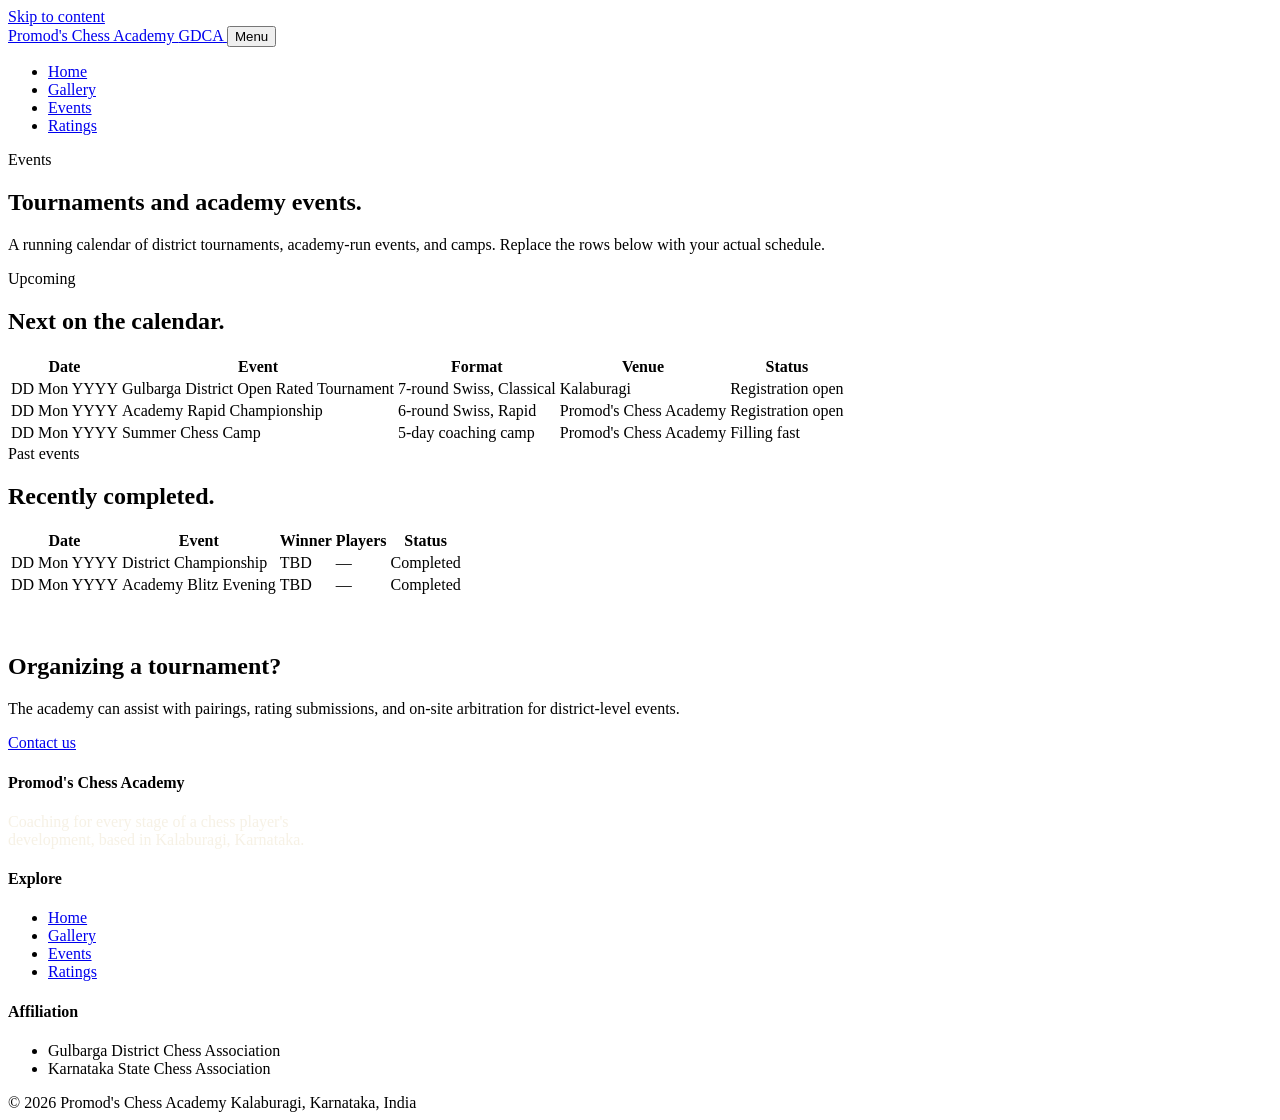
==== events.html @ 768cecdb "Add files via upload" ====
<!DOCTYPE html>
<html lang="en">
<head>
<meta charset="UTF-8">
<meta name="viewport" content="width=device-width, initial-scale=1.0">
<title>Events — Promod's Chess Academy</title>
<meta name="description" content="Upcoming and past tournaments run by Promod's Chess Academy and the Gulbarga District Chess Association.">
<link rel="preconnect" href="https://fonts.googleapis.com">
<link rel="preconnect" href="https://fonts.gstatic.com" crossorigin>
<link href="https://fonts.googleapis.com/css2?family=Fraunces:opsz,wght@9..144,500;9..144,600;9..144,700&family=Work+Sans:wght@400;500;600&family=IBM+Plex+Mono:wght@400;500&display=swap" rel="stylesheet">
<link rel="stylesheet" href="css/style.css">
</head>
<body>
<a class="skip-link" href="#main">Skip to content</a>

<header class="site-header">
  <div class="container">
    <a class="brand" href="index.html">
      Promod's Chess Academy
      <span class="brand-mark">GDCA</span>
    </a>
    <button class="nav-toggle" aria-expanded="false" aria-label="Toggle menu">Menu</button>
    <nav class="main-nav" aria-label="Primary">
      <ul>
        <li><a href="index.html">Home</a></li>
        <li><a href="gallery.html">Gallery</a></li>
        <li><a href="events.html" aria-current="page">Events</a></li>
        <li><a href="ratings.html">Ratings</a></li>
      </ul>
    </nav>
  </div>
</header>

<main id="main">

  <section class="page-hero">
    <div class="container">
      <span class="eyebrow">Events</span>
      <h1>Tournaments and academy events.</h1>
      <p>A running calendar of district tournaments, academy-run events, and camps. Replace the rows below with your actual schedule.</p>
    </div>
  </section>

  <section class="section section--paper">
    <div class="container">
      <div class="section-head">
        <span class="eyebrow">Upcoming</span>
        <h2>Next on the calendar.</h2>
      </div>

      <div class="table-wrap">
        <table>
          <thead>
            <tr>
              <th>Date</th>
              <th>Event</th>
              <th>Format</th>
              <th>Venue</th>
              <th>Status</th>
            </tr>
          </thead>
          <tbody>
            <tr>
              <td>DD Mon YYYY</td>
              <td>Gulbarga District Open Rated Tournament</td>
              <td>7-round Swiss, Classical</td>
              <td>Kalaburagi</td>
              <td><span class="tag tag--open">Registration open</span></td>
            </tr>
            <tr>
              <td>DD Mon YYYY</td>
              <td>Academy Rapid Championship</td>
              <td>6-round Swiss, Rapid</td>
              <td>Promod's Chess Academy</td>
              <td><span class="tag tag--open">Registration open</span></td>
            </tr>
            <tr>
              <td>DD Mon YYYY</td>
              <td>Summer Chess Camp</td>
              <td>5-day coaching camp</td>
              <td>Promod's Chess Academy</td>
              <td><span class="tag tag--live">Filling fast</span></td>
            </tr>
          </tbody>
        </table>
      </div>
    </div>
  </section>

  <section class="section">
    <div class="container">
      <div class="section-head">
        <span class="eyebrow">Past events</span>
        <h2>Recently completed.</h2>
      </div>

      <div class="table-wrap" style="background: var(--color-bg-raised); border-color: var(--color-line);">
        <table>
          <thead>
            <tr>
              <th>Date</th>
              <th>Event</th>
              <th>Winner</th>
              <th>Players</th>
              <th>Status</th>
            </tr>
          </thead>
          <tbody style="color: var(--color-paper);">
            <tr>
              <td style="color: inherit; border-color: var(--color-line);">DD Mon YYYY</td>
              <td style="color: inherit; border-color: var(--color-line);">District Championship</td>
              <td style="color: inherit; border-color: var(--color-line);">TBD</td>
              <td style="color: inherit; border-color: var(--color-line);">—</td>
              <td style="border-color: var(--color-line);"><span class="tag tag--closed">Completed</span></td>
            </tr>
            <tr>
              <td style="color: inherit; border-color: var(--color-line);">DD Mon YYYY</td>
              <td style="color: inherit; border-color: var(--color-line);">Academy Blitz Evening</td>
              <td style="color: inherit; border-color: var(--color-line);">TBD</td>
              <td style="color: inherit; border-color: var(--color-line);">—</td>
              <td style="border-color: var(--color-line);"><span class="tag tag--closed">Completed</span></td>
            </tr>
          </tbody>
        </table>
      </div>

      <div class="cta-band" style="margin-top: 56px;">
        <div>
          <h2>Organizing a tournament?</h2>
          <p>The academy can assist with pairings, rating submissions, and on-site arbitration for district-level events.</p>
        </div>
        <a class="btn btn--primary" href="index.html#contact">Contact us</a>
      </div>
    </div>
  </section>

</main>

<footer class="site-footer">
  <div class="container">
    <div class="footer-grid">
      <div>
        <h4>Promod's Chess Academy</h4>
        <p style="max-width: 40ch; color: rgba(242,234,217,0.68);">Coaching for every stage of a chess player's development, based in Kalaburagi, Karnataka.</p>
      </div>
      <div>
        <h4>Explore</h4>
        <ul>
          <li><a href="index.html">Home</a></li>
          <li><a href="gallery.html">Gallery</a></li>
          <li><a href="events.html">Events</a></li>
          <li><a href="ratings.html">Ratings</a></li>
        </ul>
      </div>
      <div>
        <h4>Affiliation</h4>
        <ul>
          <li>Gulbarga District Chess Association</li>
          <li>Karnataka State Chess Association</li>
        </ul>
      </div>
    </div>
    <div class="footer-bottom">
      <span>© <span id="year"></span> Promod's Chess Academy</span>
      <span>Kalaburagi, Karnataka, India</span>
    </div>
  </div>
</footer>

<script src="js/main.js"></script>
<script>document.getElementById("year").textContent = new Date().getFullYear();</script>
</body>
</html>
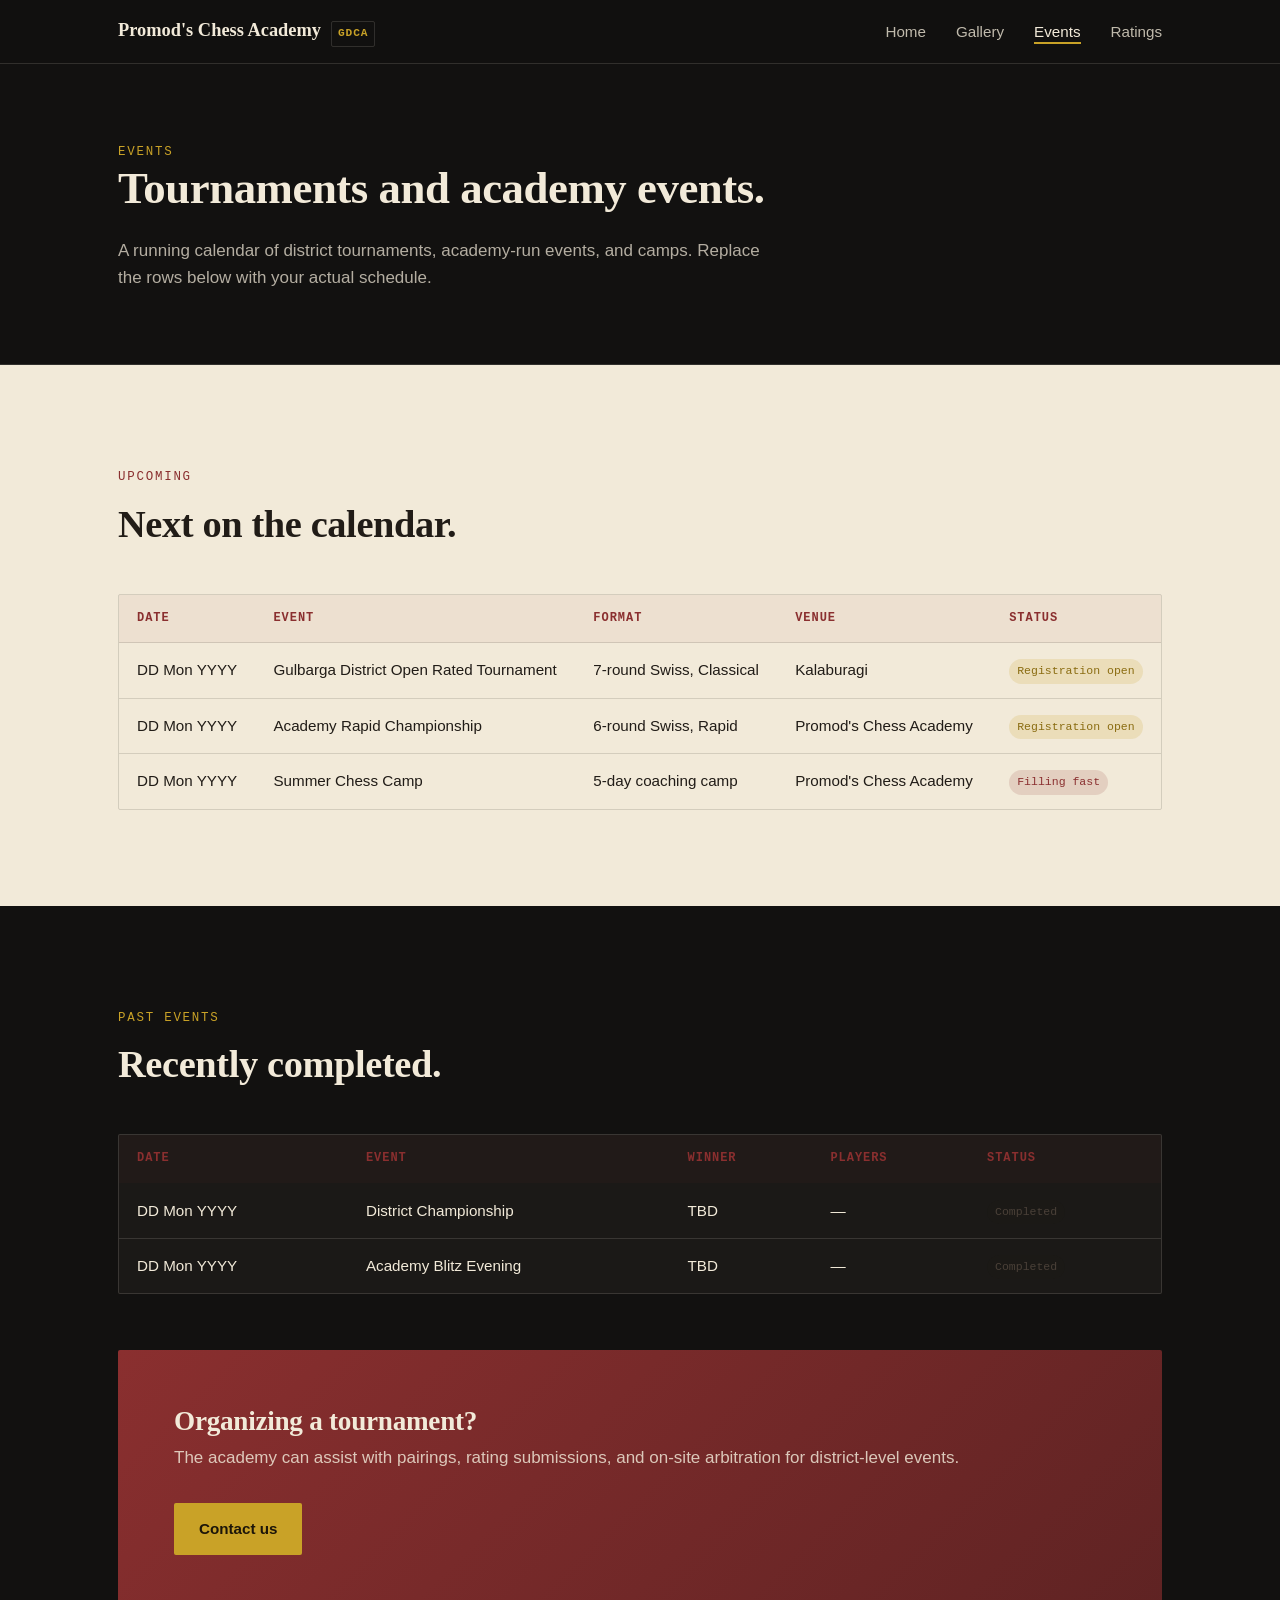
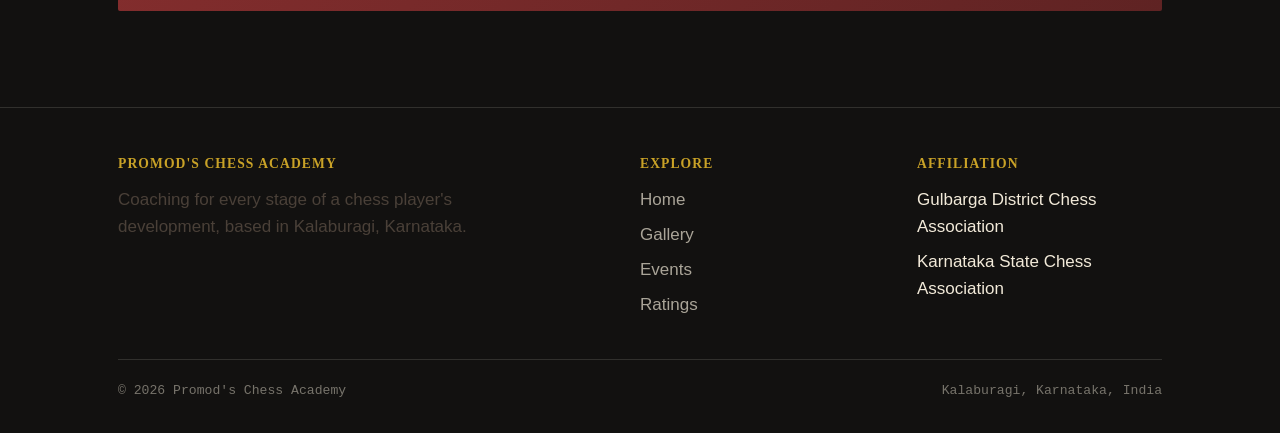
==== commit 03bb2c8f: "Updated the above one Update the above new files" ====
--- a/events.html
+++ b/events.html
@@ -8,7 +8,7 @@
 <link rel="preconnect" href="https://fonts.googleapis.com">
 <link rel="preconnect" href="https://fonts.gstatic.com" crossorigin>
 <link href="https://fonts.googleapis.com/css2?family=Fraunces:opsz,wght@9..144,500;9..144,600;9..144,700&family=Work+Sans:wght@400;500;600&family=IBM+Plex+Mono:wght@400;500&display=swap" rel="stylesheet">
-<link rel="stylesheet" href="css/style.css">
+<link rel="stylesheet" href="style.css">
 </head>
 <body>
 <a class="skip-link" href="#main">Skip to content</a>
@@ -141,7 +141,7 @@
     <div class="footer-grid">
       <div>
         <h4>Promod's Chess Academy</h4>
-        <p style="max-width: 40ch; color: rgba(242,234,217,0.68);">Coaching for every stage of a chess player's development, based in Kalaburagi, Karnataka.</p>
+        <p style="max-width: 40ch; color: var(--color-ink-soft);">Coaching for every stage of a chess player's development, based in Kalaburagi, Karnataka.</p>
       </div>
       <div>
         <h4>Explore</h4>
@@ -167,7 +167,7 @@
   </div>
 </footer>
 
-<script src="js/main.js"></script>
+<script src="main.js"></script>
 <script>document.getElementById("year").textContent = new Date().getFullYear();</script>
 </body>
 </html>
--- a/style.css
+++ b/style.css
@@ -0,0 +1,586 @@
+/* ==========================================================================
+   Promod's Chess Academy — Design tokens
+   Palette drawn from the Deccan plateau: basalt-black, Gulbarga fort
+   sandstone, and the aged ivory of a well-used chessboard.
+   ========================================================================== */
+
+:root {
+  --color-bg: #121110;         /* basalt black */
+  --color-bg-raised: #1b1917;  /* slightly lifted panel on dark */
+  --color-paper: #f2ead9;      /* aged ivory board square */
+  --color-paper-dim: #e7ddc6;
+  --color-ink: #211c17;        /* near-black warm text on ivory */
+  --color-ink-soft: #4a4038;
+  --color-maroon: #8a2f2f;     /* Gulbarga fort sandstone */
+  --color-maroon-dim: #5f2323;
+  --color-gold: #c9a227;       /* trophy / rating gold */
+  --color-gold-soft: #e4c766;
+  --color-line: rgba(242, 234, 217, 0.14);
+  --color-line-on-paper: rgba(33, 28, 23, 0.14);
+
+  --font-display: "Fraunces", "Iowan Old Style", serif;
+  --font-body: "Work Sans", "Segoe UI", sans-serif;
+  --font-mono: "IBM Plex Mono", "Courier New", monospace;
+
+  --measure: 68ch;
+  --radius: 2px;
+}
+
+@media (prefers-reduced-motion: no-preference) {
+  :root { --motion-ok: 1; }
+}
+
+* { box-sizing: border-box; }
+
+html { scroll-behavior: smooth; }
+
+body {
+  margin: 0;
+  background: var(--color-bg);
+  color: var(--color-paper);
+  font-family: var(--font-body);
+  font-size: 17px;
+  line-height: 1.6;
+  -webkit-font-smoothing: antialiased;
+}
+
+img { max-width: 100%; display: block; }
+
+a {
+  color: inherit;
+  text-decoration: none;
+}
+
+h1, h2, h3, h4 {
+  font-family: var(--font-display);
+  font-weight: 600;
+  line-height: 1.15;
+  margin: 0 0 0.5em;
+  letter-spacing: -0.01em;
+}
+
+p { margin: 0 0 1em; }
+
+.container {
+  max-width: 1100px;
+  margin: 0 auto;
+  padding: 0 28px;
+}
+
+.eyebrow {
+  font-family: var(--font-mono);
+  font-size: 0.78rem;
+  letter-spacing: 0.14em;
+  text-transform: uppercase;
+  color: var(--color-gold);
+}
+
+.section {
+  padding: 96px 0;
+}
+
+.section--paper {
+  background: var(--color-paper);
+  color: var(--color-ink);
+}
+
+.section--paper .eyebrow { color: var(--color-maroon); }
+
+.section-head {
+  max-width: 640px;
+  margin-bottom: 48px;
+}
+
+.section-head h2 {
+  font-size: clamp(1.8rem, 3vw, 2.4rem);
+  margin-top: 0.35em;
+}
+
+.section-head p {
+  color: var(--color-ink-soft);
+  max-width: var(--measure);
+}
+
+.section:not(.section--paper) .section-head p {
+  color: rgba(242, 234, 217, 0.72);
+}
+
+/* ---- Skip link / focus ---- */
+.skip-link {
+  position: absolute;
+  left: -999px;
+  top: 0;
+  background: var(--color-gold);
+  color: var(--color-ink);
+  padding: 10px 16px;
+  z-index: 100;
+}
+.skip-link:focus {
+  left: 12px;
+  top: 12px;
+}
+
+:focus-visible {
+  outline: 2px solid var(--color-gold);
+  outline-offset: 3px;
+}
+
+/* ---- Header / nav ---- */
+.site-header {
+  position: sticky;
+  top: 0;
+  z-index: 40;
+  background: rgba(18, 17, 16, 0.92);
+  backdrop-filter: blur(6px);
+  border-bottom: 1px solid var(--color-line);
+}
+
+.site-header .container {
+  display: flex;
+  align-items: center;
+  justify-content: space-between;
+  padding-top: 16px;
+  padding-bottom: 16px;
+}
+
+.brand {
+  display: flex;
+  align-items: baseline;
+  gap: 10px;
+  font-family: var(--font-display);
+  font-size: 1.15rem;
+  font-weight: 600;
+  color: var(--color-paper);
+}
+
+.brand .brand-mark {
+  font-family: var(--font-mono);
+  font-size: 0.7rem;
+  color: var(--color-gold);
+  letter-spacing: 0.08em;
+  border: 1px solid var(--color-line);
+  padding: 3px 6px;
+  border-radius: var(--radius);
+}
+
+.nav-toggle {
+  display: none;
+  background: none;
+  border: 1px solid var(--color-line);
+  color: var(--color-paper);
+  padding: 8px 10px;
+  font-family: var(--font-mono);
+  border-radius: var(--radius);
+}
+
+.main-nav ul {
+  list-style: none;
+  display: flex;
+  gap: 30px;
+  margin: 0;
+  padding: 0;
+}
+
+.main-nav a {
+  font-size: 0.95rem;
+  color: rgba(242, 234, 217, 0.78);
+  position: relative;
+  padding-bottom: 4px;
+}
+
+.main-nav a:hover,
+.main-nav a[aria-current="page"] {
+  color: var(--color-paper);
+}
+
+.main-nav a[aria-current="page"]::after {
+  content: "";
+  position: absolute;
+  left: 0; right: 0; bottom: 0;
+  height: 2px;
+  background: var(--color-gold);
+}
+
+/* ---- Hero ---- */
+.hero {
+  position: relative;
+  overflow: hidden;
+  padding: 120px 0 100px;
+  border-bottom: 1px solid var(--color-line);
+}
+
+.hero .container {
+  position: relative;
+  z-index: 2;
+  display: grid;
+  grid-template-columns: 1.1fr 0.9fr;
+  gap: 48px;
+  align-items: center;
+}
+
+.hero-copy .eyebrow { margin-bottom: 18px; display: inline-block; }
+
+.hero h1 {
+  font-size: clamp(2.4rem, 5vw, 3.6rem);
+  max-width: 13ch;
+}
+
+.hero h1 em {
+  font-style: normal;
+  color: var(--color-gold-soft);
+}
+
+.hero p.lede {
+  max-width: 46ch;
+  color: rgba(242, 234, 217, 0.78);
+  font-size: 1.08rem;
+}
+
+.hero-actions {
+  display: flex;
+  gap: 16px;
+  margin-top: 32px;
+  flex-wrap: wrap;
+}
+
+.btn {
+  display: inline-flex;
+  align-items: center;
+  gap: 8px;
+  padding: 13px 24px;
+  border-radius: var(--radius);
+  font-family: var(--font-body);
+  font-weight: 600;
+  font-size: 0.95rem;
+  border: 1px solid transparent;
+  cursor: pointer;
+}
+
+.btn--primary {
+  background: var(--color-gold);
+  color: #1c1509;
+}
+.btn--primary:hover { background: var(--color-gold-soft); }
+
+.btn--ghost {
+  border-color: var(--color-line);
+  color: var(--color-paper);
+}
+.btn--ghost:hover { border-color: var(--color-gold); color: var(--color-gold-soft); }
+
+.section--paper .btn--ghost {
+  border-color: var(--color-line-on-paper);
+  color: var(--color-ink);
+}
+
+/* ---- Knight's tour signature (hero visual) ---- */
+.knight-tour-wrap {
+  position: relative;
+  aspect-ratio: 1 / 1;
+  max-width: 420px;
+  margin: 0 auto;
+}
+
+.knight-tour-wrap svg { width: 100%; height: 100%; }
+
+.kt-square {
+  fill: rgba(242, 234, 217, 0.04);
+  stroke: var(--color-line);
+  stroke-width: 1;
+}
+.kt-square.dark { fill: rgba(242, 234, 217, 0.08); }
+
+.kt-path {
+  fill: none;
+  stroke: var(--color-gold);
+  stroke-width: 2.4;
+  stroke-linecap: round;
+  stroke-linejoin: round;
+}
+
+.kt-node {
+  fill: var(--color-bg);
+  stroke: var(--color-gold-soft);
+  stroke-width: 1.5;
+}
+
+.kt-node.start {
+  fill: var(--color-maroon);
+  stroke: var(--color-gold);
+}
+
+@media (prefers-reduced-motion: no-preference) {
+  .kt-path {
+    stroke-dasharray: 620;
+    stroke-dashoffset: 620;
+    animation: kt-draw 3.2s ease-out 0.3s forwards;
+  }
+  .kt-node {
+    opacity: 0;
+    animation: kt-fade 0.4s ease-out forwards;
+  }
+}
+
+@keyframes kt-draw {
+  to { stroke-dashoffset: 0; }
+}
+@keyframes kt-fade {
+  to { opacity: 1; }
+}
+
+/* ---- Cards / grid ---- */
+.grid {
+  display: grid;
+  gap: 28px;
+}
+.grid--3 { grid-template-columns: repeat(3, 1fr); }
+.grid--2 { grid-template-columns: repeat(2, 1fr); }
+.grid--4 { grid-template-columns: repeat(4, 1fr); }
+
+.card {
+  background: var(--color-bg-raised);
+  border: 1px solid var(--color-line);
+  padding: 30px;
+  border-radius: var(--radius);
+}
+
+.section--paper .card {
+  background: #fffaf0;
+  border-color: var(--color-line-on-paper);
+}
+
+.card .move-tag {
+  font-family: var(--font-mono);
+  font-size: 0.78rem;
+  color: var(--color-gold);
+  display: block;
+  margin-bottom: 14px;
+}
+
+.section--paper .card .move-tag { color: var(--color-maroon); }
+
+.card h3 { font-size: 1.2rem; }
+
+.card p { color: rgba(242, 234, 217, 0.72); margin-bottom: 0; }
+.section--paper .card p { color: var(--color-ink-soft); }
+
+/* ---- Stats strip ---- */
+.stats {
+  display: grid;
+  grid-template-columns: repeat(4, 1fr);
+  gap: 24px;
+  border-top: 1px solid var(--color-line-on-paper);
+  padding-top: 40px;
+}
+
+.stat .stat-num {
+  font-family: var(--font-mono);
+  font-size: 2rem;
+  color: var(--color-maroon);
+  display: block;
+}
+
+.stat .stat-label {
+  font-size: 0.85rem;
+  color: var(--color-ink-soft);
+  text-transform: uppercase;
+  letter-spacing: 0.06em;
+}
+
+/* ---- Coach profile ---- */
+.profile {
+  display: grid;
+  grid-template-columns: 220px 1fr;
+  gap: 40px;
+  align-items: start;
+}
+
+.profile-photo {
+  aspect-ratio: 4 / 5;
+  background: linear-gradient(160deg, var(--color-maroon), var(--color-maroon-dim));
+  border-radius: var(--radius);
+  display: flex;
+  align-items: center;
+  justify-content: center;
+  color: var(--color-gold-soft);
+  font-family: var(--font-mono);
+  font-size: 0.8rem;
+  text-align: center;
+  padding: 16px;
+}
+
+/* ---- Gallery ---- */
+.gallery-grid {
+  display: grid;
+  grid-template-columns: repeat(3, 1fr);
+  gap: 20px;
+}
+
+.gallery-tile {
+  aspect-ratio: 4 / 3;
+  background: var(--color-bg-raised);
+  border: 1px solid var(--color-line);
+  border-radius: var(--radius);
+  display: flex;
+  flex-direction: column;
+  align-items: center;
+  justify-content: center;
+  gap: 10px;
+  color: rgba(242, 234, 217, 0.5);
+  text-align: center;
+  padding: 20px;
+}
+
+.gallery-tile svg { width: 42px; height: 42px; stroke: var(--color-gold); }
+
+.gallery-tile .tile-label {
+  font-family: var(--font-mono);
+  font-size: 0.8rem;
+  color: rgba(242, 234, 217, 0.7);
+}
+
+.gallery-tile .tile-note {
+  font-size: 0.78rem;
+  color: rgba(242, 234, 217, 0.4);
+}
+
+/* ---- Tables (events / ratings) ---- */
+.table-wrap {
+  overflow-x: auto;
+  border: 1px solid var(--color-line-on-paper);
+  border-radius: var(--radius);
+}
+
+table {
+  width: 100%;
+  border-collapse: collapse;
+  font-size: 0.95rem;
+}
+
+thead th {
+  text-align: left;
+  font-family: var(--font-mono);
+  font-size: 0.75rem;
+  letter-spacing: 0.08em;
+  text-transform: uppercase;
+  color: var(--color-maroon);
+  padding: 14px 18px;
+  border-bottom: 1px solid var(--color-line-on-paper);
+  background: rgba(138, 47, 47, 0.05);
+}
+
+tbody td {
+  padding: 14px 18px;
+  border-bottom: 1px solid var(--color-line-on-paper);
+  color: var(--color-ink);
+}
+
+tbody tr:last-child td { border-bottom: none; }
+
+.tag {
+  display: inline-block;
+  font-family: var(--font-mono);
+  font-size: 0.72rem;
+  padding: 3px 8px;
+  border-radius: 999px;
+}
+
+.tag--open { background: rgba(201, 162, 39, 0.18); color: #8a6c11; }
+.tag--closed { background: rgba(33, 28, 23, 0.08); color: var(--color-ink-soft); }
+.tag--live { background: rgba(138, 47, 47, 0.14); color: var(--color-maroon); }
+
+/* ---- Contact / CTA ---- */
+.cta-band {
+  background: linear-gradient(135deg, var(--color-maroon), var(--color-maroon-dim));
+  color: var(--color-paper);
+  border-radius: var(--radius);
+  padding: 56px;
+  display: flex;
+  align-items: center;
+  justify-content: space-between;
+  gap: 32px;
+  flex-wrap: wrap;
+}
+
+.cta-band h2 { margin-bottom: 6px; font-size: 1.7rem; }
+.cta-band p { color: rgba(242, 234, 217, 0.82); margin-bottom: 0; }
+
+/* ---- Footer ---- */
+.site-footer {
+  border-top: 1px solid var(--color-line);
+  padding: 48px 0 32px;
+}
+
+.footer-grid {
+  display: grid;
+  grid-template-columns: 2fr 1fr 1fr;
+  gap: 32px;
+  margin-bottom: 32px;
+}
+
+.footer-grid h4 {
+  font-size: 0.85rem;
+  text-transform: uppercase;
+  letter-spacing: 0.08em;
+  color: var(--color-gold);
+  margin-bottom: 14px;
+}
+
+.footer-grid ul { list-style: none; margin: 0; padding: 0; }
+.footer-grid li { margin-bottom: 8px; }
+.footer-grid a { color: rgba(242, 234, 217, 0.68); }
+.footer-grid a:hover { color: var(--color-paper); }
+
+.footer-bottom {
+  border-top: 1px solid var(--color-line);
+  padding-top: 20px;
+  display: flex;
+  justify-content: space-between;
+  flex-wrap: wrap;
+  gap: 10px;
+  font-size: 0.82rem;
+  color: rgba(242, 234, 217, 0.45);
+  font-family: var(--font-mono);
+}
+
+/* ---- Page hero (secondary pages) ---- */
+.page-hero {
+  padding: 72px 0 56px;
+  border-bottom: 1px solid var(--color-line);
+}
+.page-hero h1 { font-size: clamp(2rem, 4vw, 2.8rem); }
+.page-hero p { color: rgba(242, 234, 217, 0.72); max-width: var(--measure); }
+
+/* ---- Responsive ---- */
+@media (max-width: 880px) {
+  .hero .container { grid-template-columns: 1fr; }
+  .knight-tour-wrap { max-width: 300px; margin-top: 12px; }
+  .grid--3, .grid--4, .grid--2 { grid-template-columns: 1fr 1fr; }
+  .profile { grid-template-columns: 1fr; }
+  .profile-photo { max-width: 200px; }
+  .footer-grid { grid-template-columns: 1fr 1fr; }
+  .stats { grid-template-columns: 1fr 1fr; }
+}
+
+@media (max-width: 620px) {
+  .section { padding: 64px 0; }
+  .nav-toggle { display: inline-flex; }
+  .main-nav {
+    position: absolute;
+    top: 100%;
+    left: 0; right: 0;
+    background: var(--color-bg);
+    border-bottom: 1px solid var(--color-line);
+    display: none;
+  }
+  .main-nav.open { display: block; }
+  .main-nav ul {
+    flex-direction: column;
+    padding: 20px 28px 28px;
+    gap: 18px;
+  }
+  .gallery-grid, .grid--3, .grid--4, .grid--2 { grid-template-columns: 1fr; }
+  .cta-band { flex-direction: column; align-items: flex-start; padding: 36px; }
+  .footer-grid { grid-template-columns: 1fr; }
+  .stats { grid-template-columns: 1fr 1fr; }
+}
